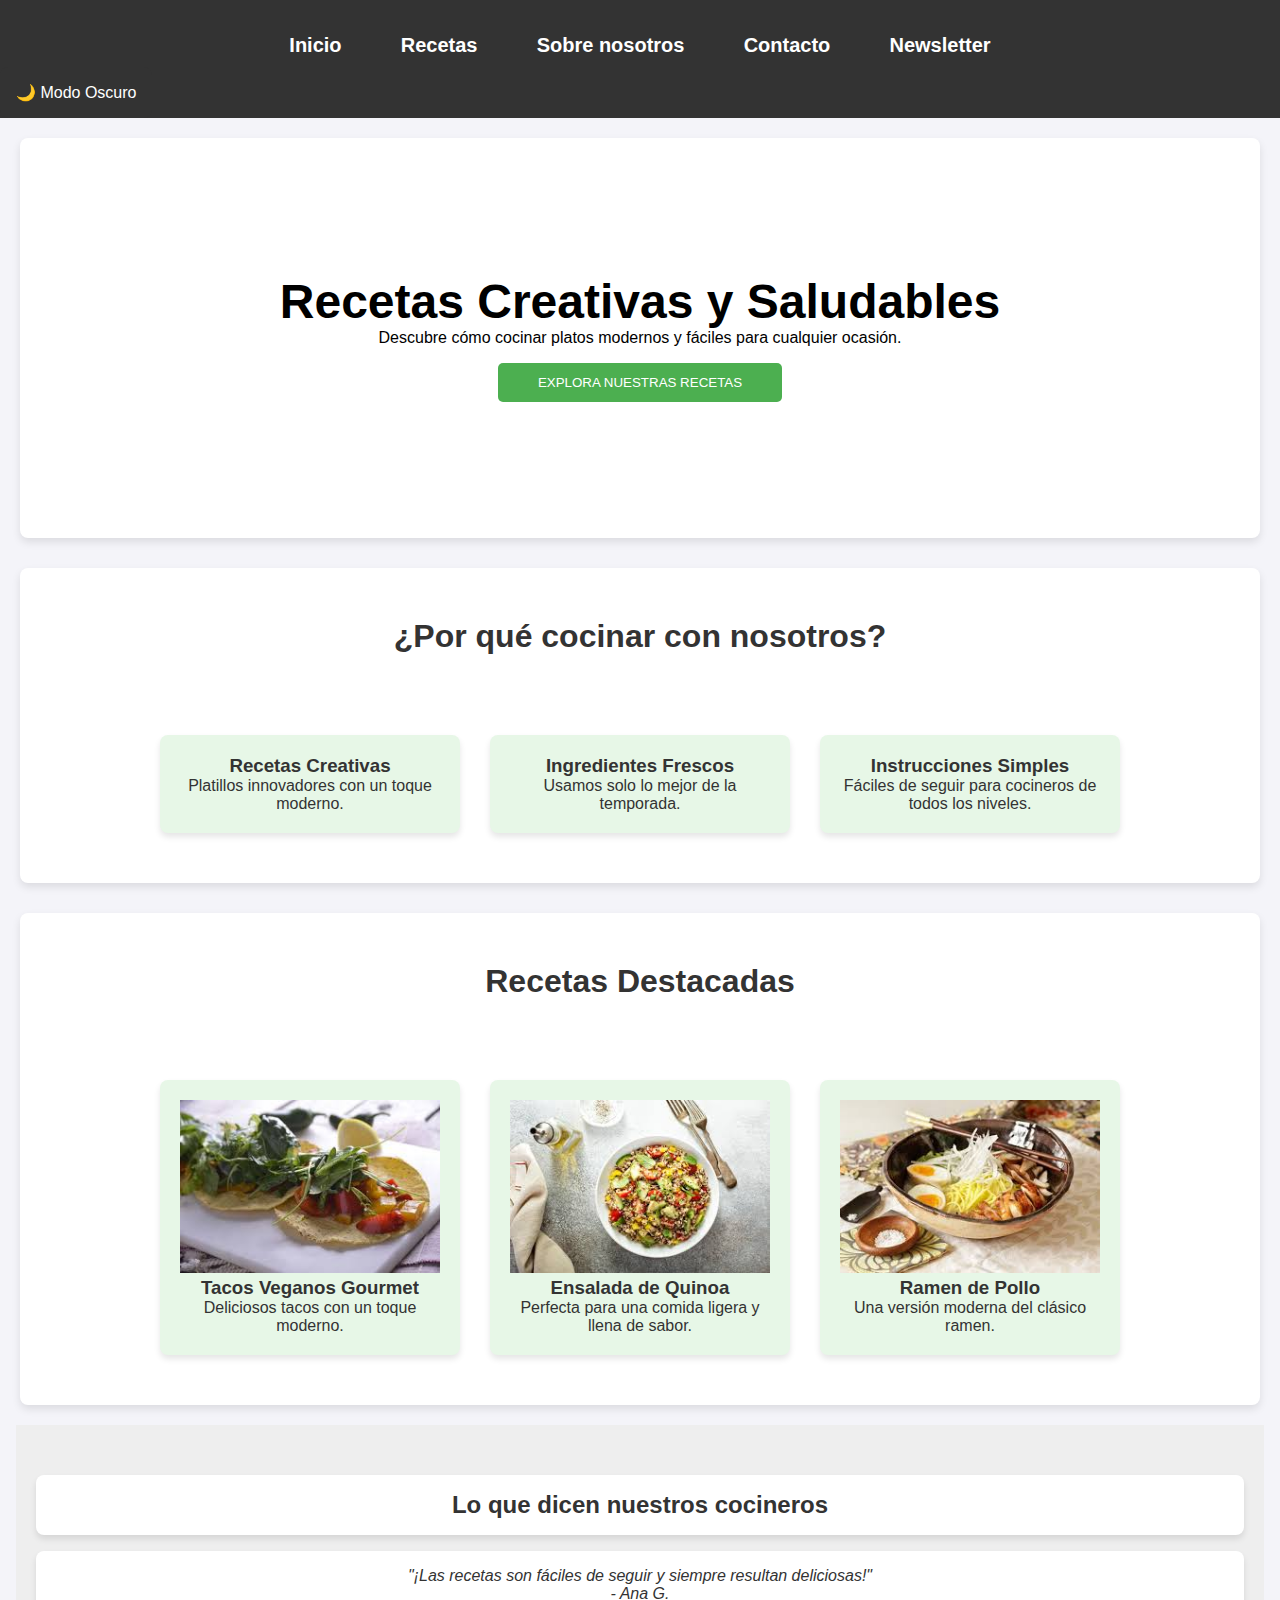
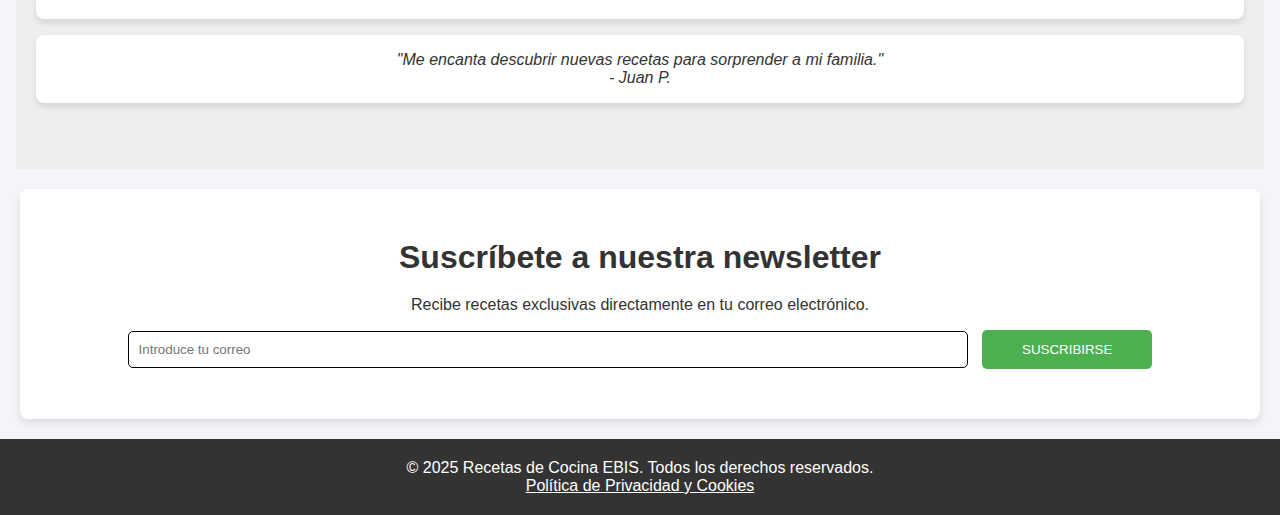
==== index.html @ f3e29afb "Mejora estilos" ====
<!DOCTYPE html>
<html lang="es">
<head>
    <meta charset="UTF-8">
    <meta name="viewport" content="width=device-width, initial-scale=1.0">
    <title>Recetas de Cocina</title>
    <link rel="stylesheet" href="styles/general.css">
    <link rel="stylesheet" href="styles/cabeceraPie.css">
    <link rel="stylesheet" href="styles/modoOscuro.css">
    <link rel="stylesheet" href="styles/landingPage.css">
</head>
<body>
    <!-- Menú superior -->


    <header>
        <nav>
            <ul>
                <li><a href="index.html">Inicio</a></li>
                <li class="dropdown">
                    <a href="recetas.html" class="dropbtn">Recetas</a>
                    <div class="dropdown-content">
                        <a href="recetas.html">Recetas Populares</a>
                        <a href="buscador.html">Buscador de Recetas</a>
                        <a href="desayunos.html">Desayunos</a>
                        <a href="comidas.html">Comidas</a>
                        <a href="cenas.html">Cenas</a>
                        <a href="bebidas.html">Bebidas</a>
                        <a href="postres.html">Postres</a>
                    </div>
                </li>
                <li><a href="nosotros.html">Sobre nosotros</a></li>
                <li><a href="contacto.html">Contacto</a></li>
                <li><a href="newsletter.html">Newsletter</a></li>
            </ul>
        </nav>
        <div>
            <button id="modo-oscuro" class="boton-modo-oscuro">🌙 Modo Oscuro</button>
        </div>
    </header>

    <!-- Sección principal donde se mostrarán las recetas -->
    <main class="hero section">
        <div>
            <h1>Recetas Creativas y Saludables</h1>
            <p>Descubre cómo cocinar platos modernos y fáciles para cualquier ocasión.</p>
            <a href="recetas.html"><button class="button">Explora nuestras recetas</button></a>
           
        </div>
    </main>
    
        <!-- Beneficios -->
        <section class="section beneficios">
            <h2>¿Por qué cocinar con nosotros?</h2>
            <div class="beneficios">
                <div class="beneficio" class="recipe-container">
                    <h3>Recetas Creativas</h3>
                    <p>Platillos innovadores con un toque moderno.</p>
                </div>
                <div class="beneficio" class="recipe-container">
                    <h3>Ingredientes Frescos</h3>
                    <p>Usamos solo lo mejor de la temporada.</p>
                </div>
                <div class="beneficio" class="recipe-container">
                    <h3>Instrucciones Simples</h3>
                    <p>Fáciles de seguir para cocineros de todos los niveles.</p>
                </div>
            </div>
        </section>
    
        <!-- Recetas Destacadas -->
        <section class="section recipes" id="recipes">
            <h2>Recetas Destacadas</h2>
            <div class="recipes">
                <div class="recipe">
                    <img class="recipe-img" src="[data-uri]">
                    <h3>Tacos Veganos Gourmet</h3>
                    <p>Deliciosos tacos con un toque moderno.</p>
                </div>
                <div class="recipe">
                    <img class="recipe-img" src="[data-uri]" alt="Ensalada de Quinoa">
                    <h3>Ensalada de Quinoa</h3>
                    <p>Perfecta para una comida ligera y llena de sabor.</p>
                </div>
                <div class="recipe">
                    <img class="recipe-img" src="[data-uri]">
                    <h3>Ramen de Pollo</h3>
                    <p>Una versión moderna del clásico ramen.</p>
                </div>
            </div>
        </section>
    
        <!-- Testimonios -->
        <section class="testimonios">
            <h2 class="testimonio">Lo que dicen nuestros cocineros</h2>
            <div class="testimonio">
                <p>"¡Las recetas son fáciles de seguir y siempre resultan deliciosas!"</p>
                <p>- Ana G.</p>
            </div>
            <div class="testimonio">
                <p>"Me encanta descubrir nuevas recetas para sorprender a mi familia."</p>
                <p>- Juan P.</p>
            </div>
        </section>
    
        <!-- Suscripción al boletín -->
        <section class="section newsletter" id="subscribe">
            <h2>Suscríbete a nuestra newsletter</h2>
            <p>Recibe recetas exclusivas directamente en tu correo electrónico.</p>
            <div class="newsletter">
                <input type="email" placeholder="Introduce tu correo" required>
                <a href="newsletter.html"><button class="button">Suscribirse</button></a>
                
            </div>
        </section>
    <footer>
        <p>&copy; 2025 Recetas de Cocina EBIS. Todos los derechos reservados.</p><a class="privacidad-cookies" href="privacidad.html">Política de Privacidad y Cookies</a>
    </footer>
    <script src="JS/recetasPopularesIndex.js"></script>
    <script src="JS/mostrarRecetas.js"></script>
    <script src="JS/modoOscuro.js"></script>
   
   
</body>
</html>
---- styles/general.css ----
/* Reset de márgenes y relleno */
* {
    margin: 0;
    padding: 0;
    box-sizing: border-box;
}

/* Estilo general de la página */
body {
    font-family: Arial, sans-serif;
    background-color: #f4f4f9;
    color: #333;
}

main {
    text-align: center;
    padding: 1.25rem;
}

.button {
    margin-top: 1rem;
    padding: 0.75rem 2.5rem;
    background-color: #4CAF50;
    color: #FFF;
    border: none;
    cursor: pointer;
    border-radius: 5px;
    text-transform: uppercase;
}



.section {
    padding: 20px;
    margin: 20px;
    background-color: white;
    border-radius: 8px;
    box-shadow: 0 4px 8px rgba(0, 0, 0, 0.1);
}

/* Estilos para el formulario de contacto */
.form {
    max-width: 600px;
    margin: 1rem auto;
    padding: 1rem;
    background-color: white;
    border-radius: 8px;
    box-shadow: 0 4px 8px rgba(0, 0, 0, 0.1);
}

.form__label {
    display: block;
    margin-bottom: 0.5rem;
    font-weight: bold;
}

.form__input, .form__textarea {
    width: 100%;
    padding: 0.75rem;
    margin-bottom: 1rem;
    border: 1px solid #ccc;
    border-radius: 4px;
}

.form__submit {
    background-color: #4CAF50;
    color: white;
    border: none;
    padding: 0.75rem 2.5rem;
    cursor: pointer;
    border-radius: 5px;
    text-transform: uppercase;
}

.form__error {
    color: red;
}

.content-asset {
    width: 100%; 
    max-width: 31.25rem; 
    margin: 1.25rem auto; 
    padding: 1.25rem;
    background-color: #f9f9f9;
    border-radius: .5rem;
    box-shadow: 0 .125rem .625rem rgba(0, 0, 0, 0.1);
    text-align: center; 
    box-sizing: border-box; /
  }
  
  .privacy-text {
    font-size: .625rem;
    line-height: 1.5;
    color: #333;
    margin: .625rem;
  }
  
  .privacy-text a {
    color: #0066cc;
    text-decoration: none;
    font-weight: bold;
  }
  
  .privacy-text a:hover {
    text-decoration: underline;
  }

  .mandatory-field {
    font-size: .75rem;
    color: #888;
    text-align: center;
    margin-top: .625rem;
  }
  

/* Estilos responsive */
@media (max-width: 768px) {
    nav ul {
        flex-direction: column;
        align-items: center;
    }

    .hero div {
        text-align: center;
    }

    .beneficios {
        flex-direction: column;
        align-items: center;
    }

    .recipes {
        flex-direction: column;
        align-items: center;
    }

    .testimonios {
        text-align: center;
    }

    .newsletter {
        flex-direction: column;
        align-items: center;
    }

    .newsletter input {
        width: 100%;
        margin-bottom: 10px;
    }
}
---- styles/cabeceraPie.css ----
header {
    background-color: #333;
    color: white;
    padding-top: 1.5rem;
    text-align: center;
    font-family: Arial, sans-serif;
}

header nav ul {
    list-style-type: none;
    margin: 0;
    padding: 0;
}

header nav ul li {
    display: inline;
    margin: 0 1.25rem;
}

header nav ul li a {
    color: white;
    text-decoration: none;
    font-weight: bold;
}


/* Barra de navegación */
nav {
    background-color: #333;
    padding: 0.625rem 0;
}

nav ul {
    list-style-type: none;
    display: flex;
    justify-content: center;
}

nav li {
    margin: 0 1.25rem;
    position: relative;
}

nav a {
    color: white;
    text-decoration: none;
    padding: 0.6rem;
    font-size: 1.25rem;
}

/* Efecto de hover en los enlaces del menú */
nav a:hover {
    background-color: #444;
    border-radius: 0.5rem;
}

/* Estilos del submenú (dropdown) */
.dropdown {
    position: relative;
}

.dropdown .dropbtn {
    cursor: pointer;
}

.dropdown-content {
    display: none;
    position: absolute;
    background-color: #333;
    min-width: 10rem;
    z-index: 1;
}

.dropdown-content a {
    padding: 0.75rem 1rem;
    display: block;
    color: white;
}

/* Efecto de hover en los elementos del submenú */
.dropdown-content a:hover {
    background-color: #575757;
}

/* Mostrar el submenú cuando el mouse pasa sobre el contenedor */
.dropdown:hover .dropdown-content {
    display: block;
}

/* Estilos del pie de página */
footer {
    text-decoration: none;
    text-align: center;
    padding: 1.25rem;
    background-color: #333;
    color: #fff;
    margin-top: 1.25rem;    
}

.privacidad-cookies {
    color: #fff;
}
---- styles/modoOscuro.css ----
.boton-modo-oscuro {
    background: #333;
    color: #fff;
    border: none;
    padding: 1rem 1rem;
    font-size: 1rem;
    cursor: pointer;
    transition: 0.3s;
    border-radius: 0.5rem;
}
.boton-modo-oscuro:hover {
    background: #444;
}

button.boton-modo-oscuro {
    display: flex;  
    flex-direction: row;
}

.dark-mode {
    background-color: #222;
    color: #fff;
}

.dark-mode header {
    background: #333;
}

.dark-mode .receta {
    background: #444;
    color: #fff;
}

.dark-mode .hero {
    background-color: #333;
    color: #fff;
}

.dark-mode .section {
    background-color: #444;
    color: #fff;
}

.dark-mode .recipe-card {
    background-color: #555;
    color: #333;
}

.dark-mode .beneficios h2 {
    background-color: #333;
    color: #fff;
}

.dark-mode .beneficios {
    background-color: #333;
    color: #333;
}

.dark-mode .recipes h2 {
    background-color: #333;
    color: #fff;
}

.dark-mode .recipes {
    background-color: #333;
    color: #333;
}

.dark-mode .testimonios h2 {
    background-color: #333;
    color: #fff;
}

.dark-mode .testimonios {
    background-color: #333;
    color: #333;
}

.dark-mode .newsletter {
    background-color: #333;
    color: #fff;
}

.dark-mode footer {
    background-color: #333;
    color: #fff;
}

.dark-mode .form__label {
    color: #333;
}

.dark-mode .food-group_titlelista {
    color: #333;
}

.dark-mode .food-group_lista_detalle {
    color: #333;
}
---- styles/landingPage.css ----
.hero {
    background-image: url('https://api.spoonacular.com/recipes/complexSearch?query=lunch&type=lunch&cuisine=spanish&number=6&apiKey=${apiKey}');
    background-size: cover;
    background-position: center;
    height: 400px;
    display: flex;
    justify-content: center;
    align-items: center;
    color:black;
    text-align: center;
}

.hero h1 {
    font-size: 3rem;
    font-weight: 700;
}

.section {
    padding: 50px 20px;
    text-align: center;
}

.section h2 {
    font-size: 2rem;
    margin-bottom: 20px;
}

.beneficios,
.recipes {
    display: flex;
    justify-content: center;
    gap: 30px;
    flex-wrap: wrap;
    margin-top: 30px;
}

.beneficio,
.recipe {
    background-color: #e7f7e7;
    padding: 20px;
    border-radius: 8px;
    box-shadow: 0 4px 6px rgba(0, 0, 0, 0.1);
    width: 300px;
    text-align: center;
}
.recipe-img {
    max-width: 100%;
}


.testimonios {
    background-color: #eee;
    padding: 50px 20px;
    text-align: center;
    margin: 1rem;
}

.testimonio {
    background-color: white;
    padding: 1rem;
    margin-bottom: 1rem;
    border-radius: 8px;
    box-shadow: 0 4px 6px rgba(0, 0, 0, 0.1);
}

.testimonio p {
    font-style: italic;
}


.newsletter input {
    padding: 10px;
    width: 70%;
    border: solid 0.01rem;
    border-radius: 5px;
    margin-right: 10px;
}
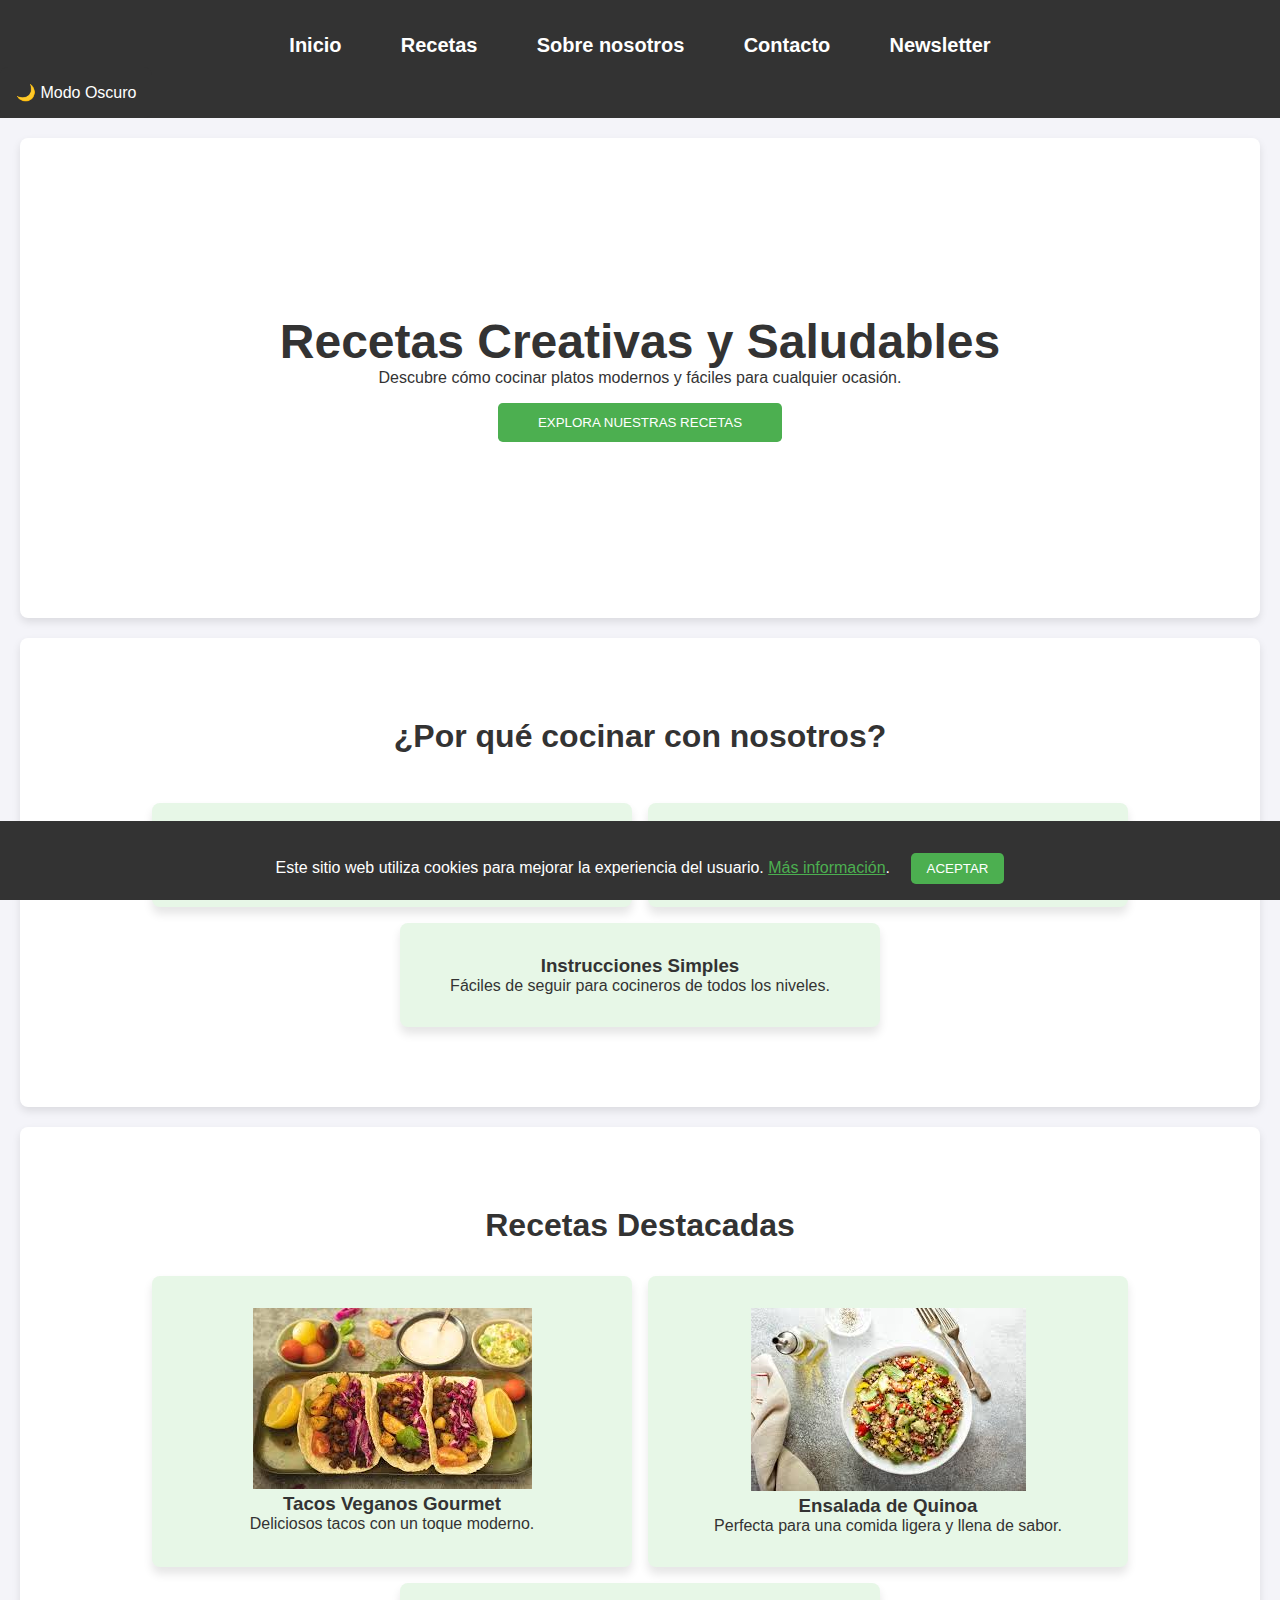
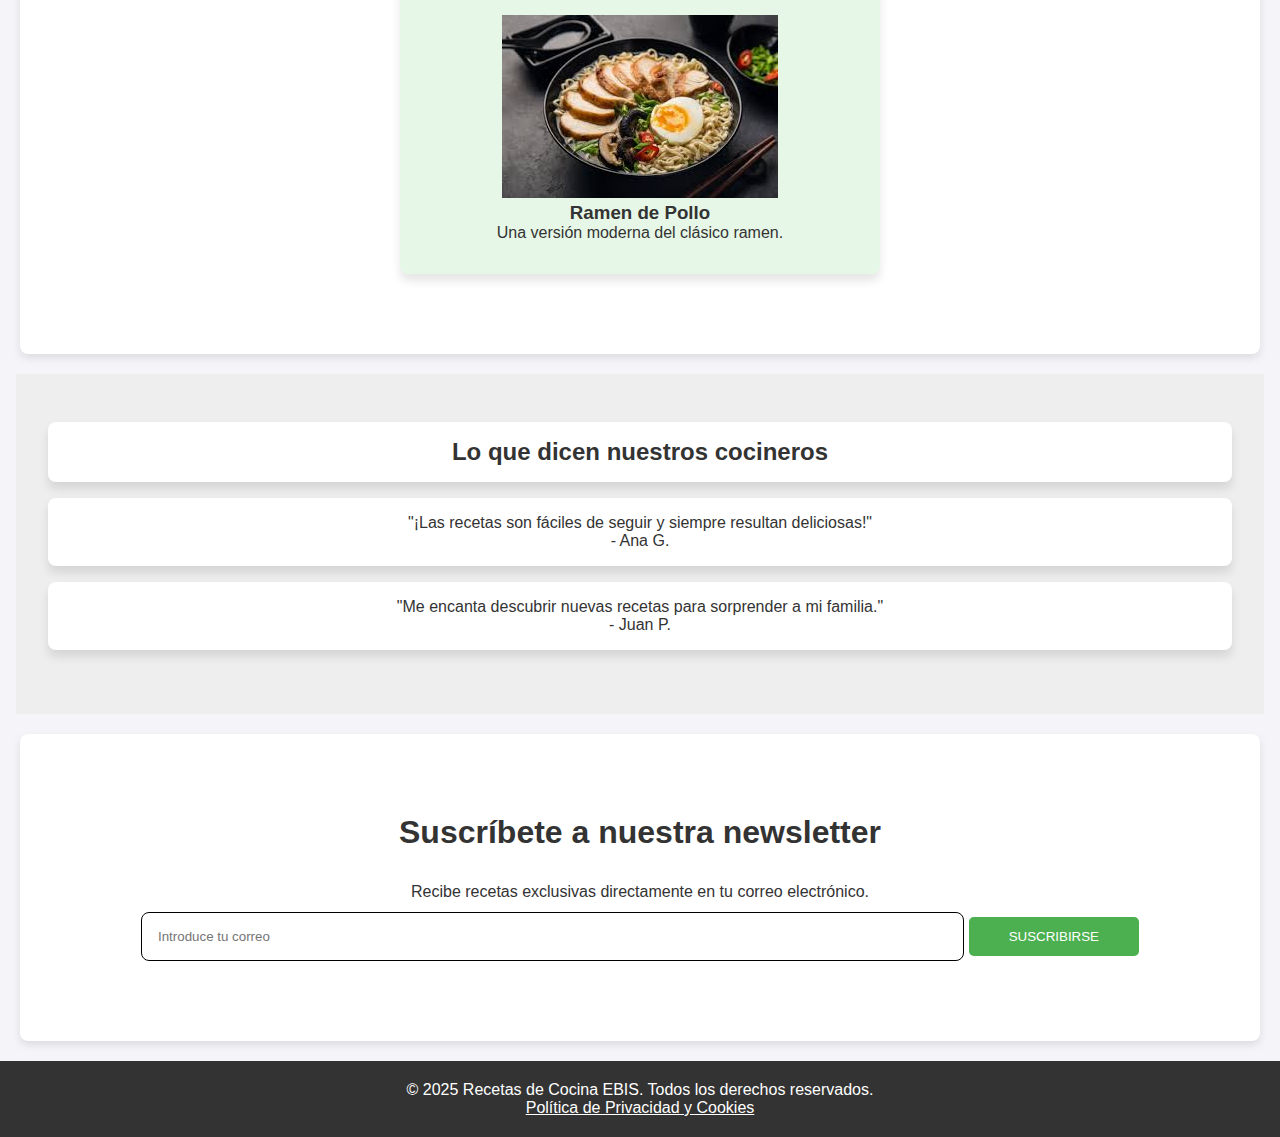
==== commit ead69a19: "Mejoras estilos, mejorar responsive, modo oscuro" ====
--- a/index.html
+++ b/index.html
@@ -11,8 +11,6 @@
 </head>
 <body>
     <!-- Menú superior -->
-
-
     <header>
         <nav>
             <ul>
@@ -38,6 +36,12 @@
             <button id="modo-oscuro" class="boton-modo-oscuro">🌙 Modo Oscuro</button>
         </div>
     </header>
+
+    <!-- Banner de cookies -->
+    <div id="cookie-banner" class="cookie-banner">
+        <p>Este sitio web utiliza cookies para mejorar la experiencia del usuario. <a href="privacidad.html">Más información</a>.</p>
+        <button id="aceptar-cookies" class="button">Aceptar</button>
+    </div>
 
     <!-- Sección principal donde se mostrarán las recetas -->
     <main class="hero section">
@@ -69,11 +73,11 @@
         </section>
     
         <!-- Recetas Destacadas -->
-        <section class="section recipes" id="recipes">
+        <section class="section">
             <h2>Recetas Destacadas</h2>
             <div class="recipes">
                 <div class="recipe">
-                    <img class="recipe-img" src="[data-uri]">
+                    <img class="recipe-img" src="[data-uri]">
                     <h3>Tacos Veganos Gourmet</h3>
                     <p>Deliciosos tacos con un toque moderno.</p>
                 </div>
@@ -83,7 +87,7 @@
                     <p>Perfecta para una comida ligera y llena de sabor.</p>
                 </div>
                 <div class="recipe">
-                    <img class="recipe-img" src="[data-uri]">
+                    <img class="recipe-img" src="[data-uri]">
                     <h3>Ramen de Pollo</h3>
                     <p>Una versión moderna del clásico ramen.</p>
                 </div>
@@ -108,8 +112,8 @@
             <h2>Suscríbete a nuestra newsletter</h2>
             <p>Recibe recetas exclusivas directamente en tu correo electrónico.</p>
             <div class="newsletter">
-                <input type="email" placeholder="Introduce tu correo" required>
-                <a href="newsletter.html"><button class="button">Suscribirse</button></a>
+                <input type="email" placeholder="Introduce tu correo" id="email" name="email" required>
+                <button class="button">Suscribirse</button>
                 
             </div>
         </section>
--- a/styles/general.css
+++ b/styles/general.css
@@ -24,28 +24,40 @@
     color: #FFF;
     border: none;
     cursor: pointer;
-    border-radius: 5px;
+    border-radius: 0.3rem;
     text-transform: uppercase;
 }
 
+.centrar {
+    text-align: center;
+    margin-top: 1rem;
+}
 
+.content {
+    padding: 1.25rem;
+    max-width: 35rem;
+    margin: 1rem auto;
+    background-color: white;
+    border-radius: 0.5rem;
+    box-shadow: 0 0.125rem 0.625rem rgba(0, 0, 0, 0.1);
+}
 
 .section {
-    padding: 20px;
-    margin: 20px;
+    padding: 1.25rem;
+    margin: 1.25rem;
     background-color: white;
-    border-radius: 8px;
-    box-shadow: 0 4px 8px rgba(0, 0, 0, 0.1);
+    border-radius: 0.5rem;
+    box-shadow: 0 0.25rem 0.5rem rgba(0, 0, 0, 0.1);
 }
 
 /* Estilos para el formulario de contacto */
 .form {
-    max-width: 600px;
+    max-width: 37.5rem;
     margin: 1rem auto;
     padding: 1rem;
     background-color: white;
-    border-radius: 8px;
-    box-shadow: 0 4px 8px rgba(0, 0, 0, 0.1);
+    border-radius: 0.5rem;
+    box-shadow: 0 0.25rem 0.5rem rgba(0, 0, 0, 0.1);
 }
 
 .form__label {
@@ -58,8 +70,8 @@
     width: 100%;
     padding: 0.75rem;
     margin-bottom: 1rem;
-    border: 1px solid #ccc;
-    border-radius: 4px;
+    border: 0.0625rem solid #ccc;
+    border-radius: 0.25rem;
 }
 
 .form__submit {
@@ -68,7 +80,7 @@
     border: none;
     padding: 0.75rem 2.5rem;
     cursor: pointer;
-    border-radius: 5px;
+    border-radius: 0.3125rem;
     text-transform: uppercase;
 }
 
@@ -78,47 +90,42 @@
 
 .content-asset {
     width: 100%; 
-    max-width: 31.25rem; 
+    max-width: 20rem; 
     margin: 1.25rem auto; 
     padding: 1.25rem;
     background-color: #f9f9f9;
-    border-radius: .5rem;
-    box-shadow: 0 .125rem .625rem rgba(0, 0, 0, 0.1);
+    border-radius: 0.5rem;
+    box-shadow: 0 0.125rem 0.625rem rgba(0, 0, 0, 0.1);
     text-align: center; 
-    box-sizing: border-box; /
-  }
-  
-  .privacy-text {
-    font-size: .625rem;
+    box-sizing: border-box; 
+}
+
+.privacy-text {
+    font-size: 0.625rem;
     line-height: 1.5;
     color: #333;
-    margin: .625rem;
-  }
-  
-  .privacy-text a {
+    margin: 0.625rem;
+}
+
+.privacy-text a {
     color: #0066cc;
     text-decoration: none;
     font-weight: bold;
-  }
-  
-  .privacy-text a:hover {
+}
+
+.privacy-text a:hover {
     text-decoration: underline;
-  }
+}
 
-  .mandatory-field {
-    font-size: .75rem;
+.mandatory-field {
+    font-size: 0.75rem;
     color: #888;
     text-align: center;
-    margin-top: .625rem;
-  }
-  
+    margin-top: 0.625rem;
+}
 
 /* Estilos responsive */
 @media (max-width: 768px) {
-    nav ul {
-        flex-direction: column;
-        align-items: center;
-    }
 
     .hero div {
         text-align: center;
@@ -145,8 +152,39 @@
 
     .newsletter input {
         width: 100%;
-        margin-bottom: 10px;
+        margin-bottom: 0.6rem;
     }
 }
 
+.cookie-banner {
+    position: fixed;
+    bottom: 0;
+    width: 100%;
+    background-color: #333;
+    color: #fff;
+    text-align: center;
+    padding: 1rem;
+    z-index: 1000;
+}
 
+.cookie-banner p {
+    margin: 0;
+    display: inline;
+}
+
+.cookie-banner a {
+    color: #4CAF50;
+    text-decoration: underline;
+}
+
+.cookie-banner .button {
+    background-color: #4CAF50;
+    color: #fff;
+    border: none;
+    padding: 0.5rem 1rem;
+    margin-left: 1rem;
+    cursor: pointer;
+    border-radius: 0.3rem;
+}
+
+
--- a/styles/cabeceraPie.css
+++ b/styles/cabeceraPie.css
@@ -53,6 +53,8 @@
 nav a:hover {
     background-color: #444;
     border-radius: 0.5rem;
+    text-decoration: none;
+    cursor: pointer;
 }
 
 /* Estilos del submenú (dropdown) */
@@ -100,4 +102,16 @@
 
 .privacidad-cookies {
     color: #fff;
+}
+
+@media (max-width: 768px) {
+
+    nav ul {
+        flex-direction: column;
+        align-items: center;
+    }
+   
+    header nav ul li {
+        margin: 0.5rem;
+    }
 }--- a/styles/modoOscuro.css
+++ b/styles/modoOscuro.css
@@ -31,9 +31,12 @@
     color: #fff;
 }
 
-.dark-mode .hero {
-    background-color: #333;
-    color: #fff;
+.dark-mode .hero h1 {
+    color: #333;
+}
+
+.dark-mode .hero p {
+    color: #333;
 }
 
 .dark-mode .section {
@@ -59,6 +62,9 @@
 .dark-mode .recipes h2 {
     background-color: #333;
     color: #fff;
+}
+.dark-mode .recipe-item h3 {
+    color: #333;
 }
 
 .dark-mode .recipes {
@@ -86,14 +92,32 @@
     color: #fff;
 }
 
-.dark-mode .form__label {
-    color: #333;
-}
-
 .dark-mode .food-group_titlelista {
     color: #333;
 }
 
 .dark-mode .food-group_lista_detalle {
     color: #333;
+}
+
+.dark-mode .team-member h3 {
+    color: #fff;
+}
+
+.dark-mode .testimonio {
+    color: #fff;
+    background-color: #444;
+}
+
+.dark-mode .form {
+    background-color: #444;
+    color: #fff;
+}
+
+.dark-mode .form__label {
+    color: #fff;
+}
+
+.dark-mode .privacy-text {
+    color: #fff;
 }--- a/styles/landingPage.css
+++ b/styles/landingPage.css
@@ -1,14 +1,12 @@
 
 .hero {
-    background-image: url('https://api.spoonacular.com/recipes/complexSearch?query=lunch&type=lunch&cuisine=spanish&number=6&apiKey=${apiKey}');
+    background-image: url(https://www.recetasderechupete.com/wp-content/uploads/2013/05/Libro-Recetas-Italianas-Rechupete-1200x825.jpg);
     background-size: cover;
     background-position: center;
-    height: 400px;
+    height: 30rem;
     display: flex;
     justify-content: center;
     align-items: center;
-    color:black;
-    text-align: center;
 }
 
 .hero h1 {
@@ -17,31 +15,31 @@
 }
 
 .section {
-    padding: 50px 20px;
+    padding: 5rem 2rem;
     text-align: center;
 }
 
 .section h2 {
     font-size: 2rem;
-    margin-bottom: 20px;
+    margin-bottom: 2rem;
 }
 
 .beneficios,
 .recipes {
     display: flex;
     justify-content: center;
-    gap: 30px;
+    gap: 1rem;
     flex-wrap: wrap;
-    margin-top: 30px;
+    margin-top: 3;
 }
 
 .beneficio,
 .recipe {
     background-color: #e7f7e7;
-    padding: 20px;
-    border-radius: 8px;
-    box-shadow: 0 4px 6px rgba(0, 0, 0, 0.1);
-    width: 300px;
+    padding: 2rem;
+    border-radius: 0.5rem;
+    box-shadow: 0 0.4rem 0.6rem rgba(0, 0, 0, 0.1);
+    width: 30rem;
     text-align: center;
 }
 .recipe-img {
@@ -51,7 +49,7 @@
 
 .testimonios {
     background-color: #eee;
-    padding: 50px 20px;
+    padding: 3rem 2rem;
     text-align: center;
     margin: 1rem;
 }
@@ -60,20 +58,14 @@
     background-color: white;
     padding: 1rem;
     margin-bottom: 1rem;
-    border-radius: 8px;
-    box-shadow: 0 4px 6px rgba(0, 0, 0, 0.1);
+    border-radius: 0.5rem;
+    box-shadow: 0 0.4rem 0.6rem rgba(0, 0, 0, 0.1);
 }
 
-.testimonio p {
-    font-style: italic;
+.newsletter input {
+    padding: 1rem;
+    width: 70%;
+    border: solid 0.01rem;
+    border-radius: 0.5rem;
 }
 
-
-.newsletter input {
-    padding: 10px;
-    width: 70%;
-    border: solid 0.01rem;
-    border-radius: 5px;
-    margin-right: 10px;
-}
-
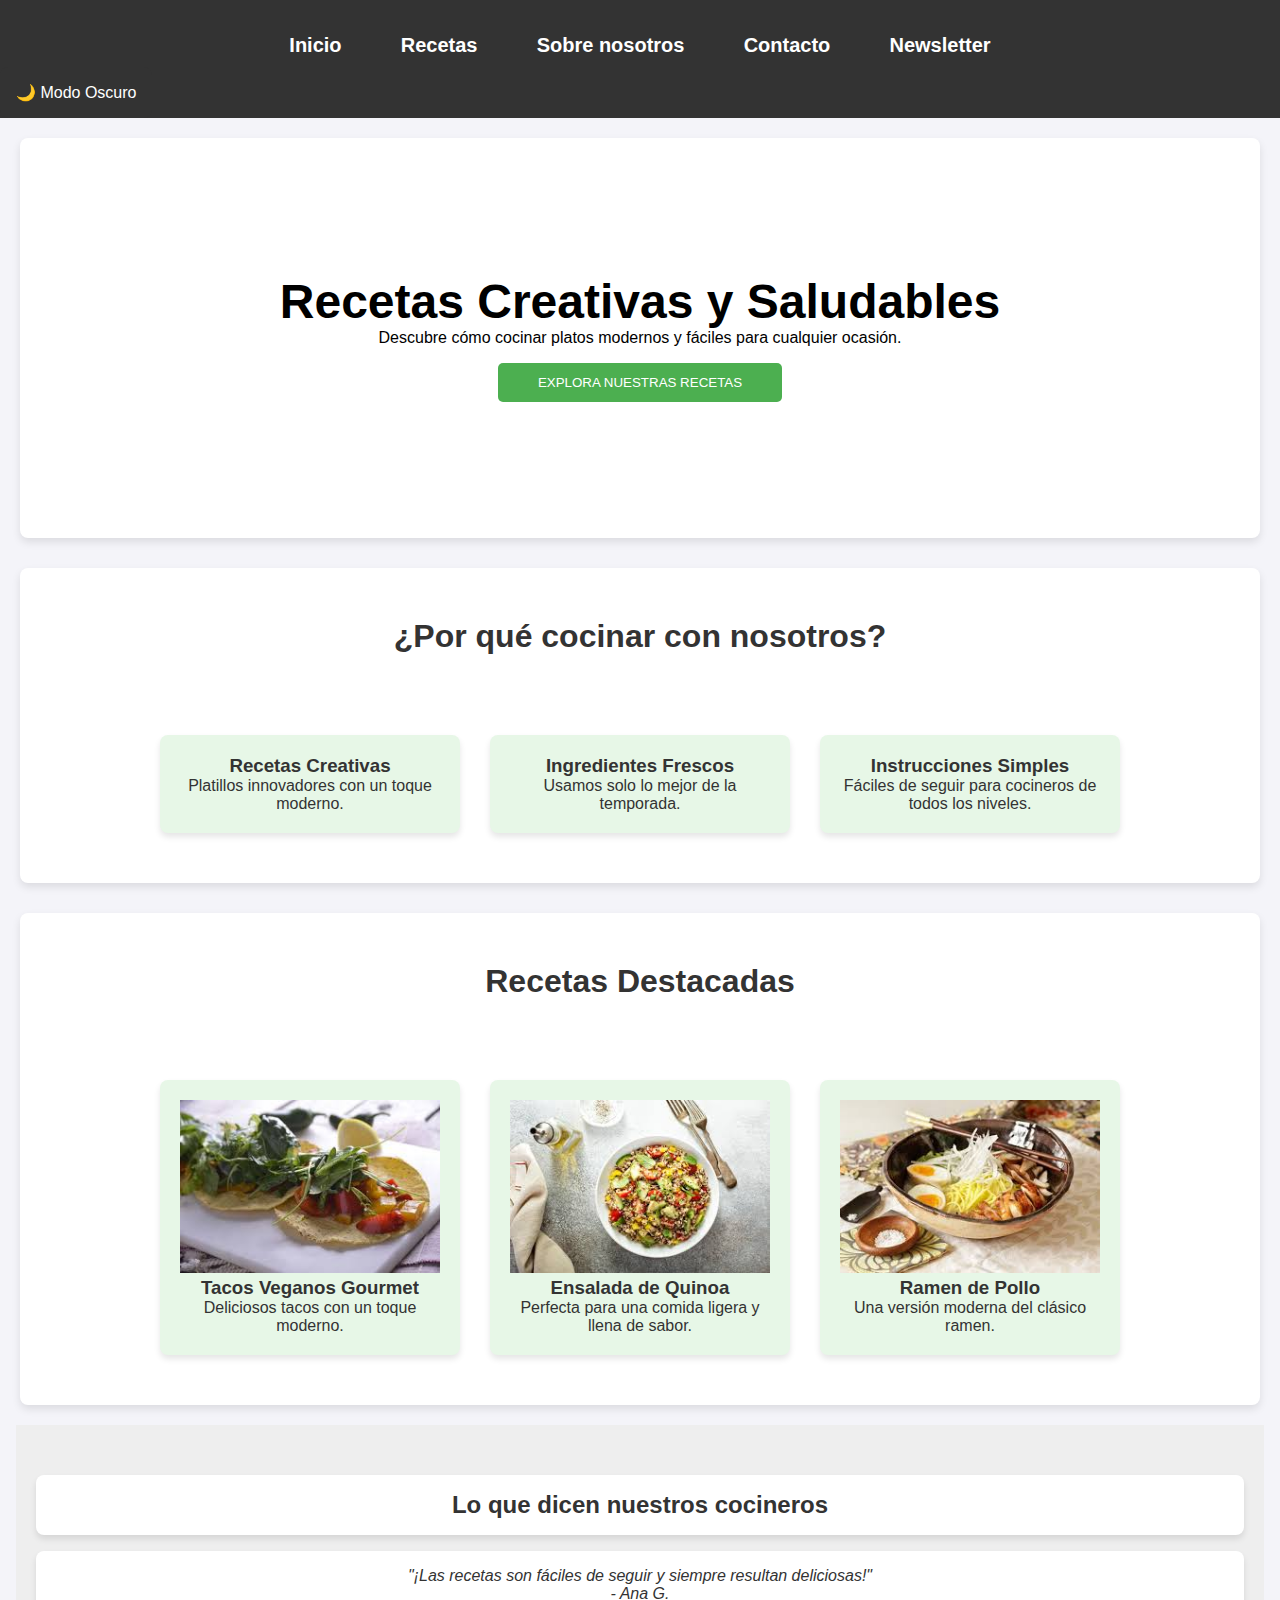
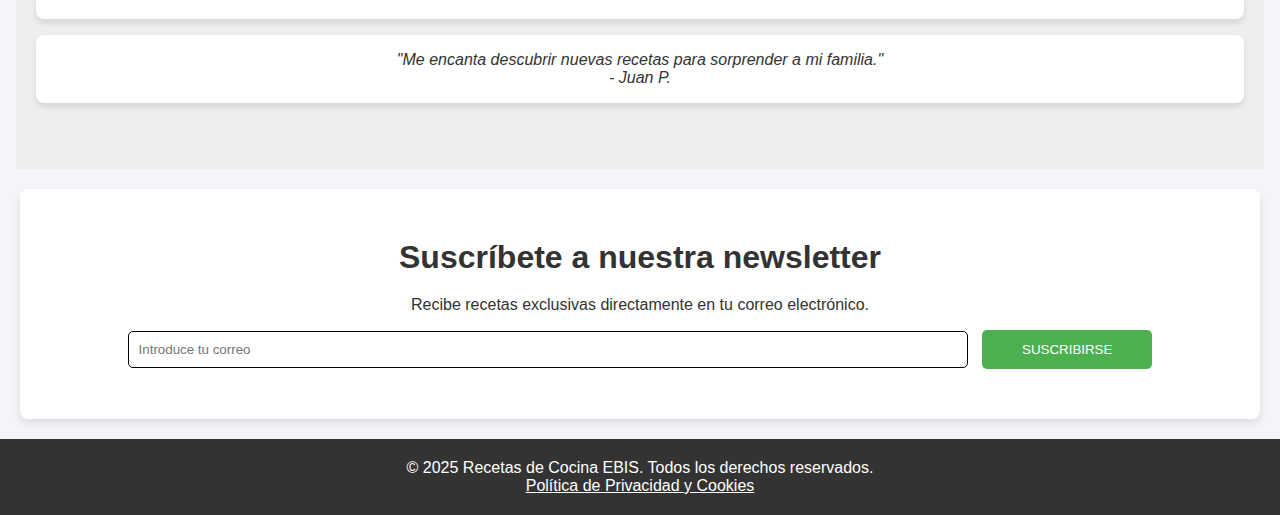
==== commit e9b5f250: "Revert "Mejoras estilos, mejorar responsive, modo oscuro"" ====
--- a/index.html
+++ b/index.html
@@ -37,12 +37,6 @@
         </div>
     </header>
 
-    <!-- Banner de cookies -->
-    <div id="cookie-banner" class="cookie-banner">
-        <p>Este sitio web utiliza cookies para mejorar la experiencia del usuario. <a href="privacidad.html">Más información</a>.</p>
-        <button id="aceptar-cookies" class="button">Aceptar</button>
-    </div>
-
     <!-- Sección principal donde se mostrarán las recetas -->
     <main class="hero section">
         <div>
@@ -73,11 +67,11 @@
         </section>
     
         <!-- Recetas Destacadas -->
-        <section class="section">
+        <section class="section recipes" id="recipes">
             <h2>Recetas Destacadas</h2>
             <div class="recipes">
                 <div class="recipe">
-                    <img class="recipe-img" src="[data-uri]">
+                    <img class="recipe-img" src="[data-uri]">
                     <h3>Tacos Veganos Gourmet</h3>
                     <p>Deliciosos tacos con un toque moderno.</p>
                 </div>
@@ -87,7 +81,7 @@
                     <p>Perfecta para una comida ligera y llena de sabor.</p>
                 </div>
                 <div class="recipe">
-                    <img class="recipe-img" src="[data-uri]">
+                    <img class="recipe-img" src="[data-uri]">
                     <h3>Ramen de Pollo</h3>
                     <p>Una versión moderna del clásico ramen.</p>
                 </div>
@@ -112,8 +106,8 @@
             <h2>Suscríbete a nuestra newsletter</h2>
             <p>Recibe recetas exclusivas directamente en tu correo electrónico.</p>
             <div class="newsletter">
-                <input type="email" placeholder="Introduce tu correo" id="email" name="email" required>
-                <button class="button">Suscribirse</button>
+                <input type="email" placeholder="Introduce tu correo" required>
+                <a href="newsletter.html"><button class="button">Suscribirse</button></a>
                 
             </div>
         </section>
--- a/styles/general.css
+++ b/styles/general.css
@@ -24,7 +24,7 @@
     color: #FFF;
     border: none;
     cursor: pointer;
-    border-radius: 0.3rem;
+    border-radius: 5px;
     text-transform: uppercase;
 }
 
@@ -35,29 +35,30 @@
 
 .content {
     padding: 1.25rem;
-    max-width: 35rem;
+    max-width: 56.25rem;
     margin: 1rem auto;
     background-color: white;
     border-radius: 0.5rem;
     box-shadow: 0 0.125rem 0.625rem rgba(0, 0, 0, 0.1);
 }
 
+
 .section {
-    padding: 1.25rem;
-    margin: 1.25rem;
+    padding: 20px;
+    margin: 20px;
     background-color: white;
-    border-radius: 0.5rem;
-    box-shadow: 0 0.25rem 0.5rem rgba(0, 0, 0, 0.1);
+    border-radius: 8px;
+    box-shadow: 0 4px 8px rgba(0, 0, 0, 0.1);
 }
 
 /* Estilos para el formulario de contacto */
 .form {
-    max-width: 37.5rem;
+    max-width: 600px;
     margin: 1rem auto;
     padding: 1rem;
     background-color: white;
-    border-radius: 0.5rem;
-    box-shadow: 0 0.25rem 0.5rem rgba(0, 0, 0, 0.1);
+    border-radius: 8px;
+    box-shadow: 0 4px 8px rgba(0, 0, 0, 0.1);
 }
 
 .form__label {
@@ -70,8 +71,8 @@
     width: 100%;
     padding: 0.75rem;
     margin-bottom: 1rem;
-    border: 0.0625rem solid #ccc;
-    border-radius: 0.25rem;
+    border: 1px solid #ccc;
+    border-radius: 4px;
 }
 
 .form__submit {
@@ -80,7 +81,7 @@
     border: none;
     padding: 0.75rem 2.5rem;
     cursor: pointer;
-    border-radius: 0.3125rem;
+    border-radius: 5px;
     text-transform: uppercase;
 }
 
@@ -90,42 +91,43 @@
 
 .content-asset {
     width: 100%; 
-    max-width: 20rem; 
+    max-width: 31.25rem; 
     margin: 1.25rem auto; 
     padding: 1.25rem;
     background-color: #f9f9f9;
-    border-radius: 0.5rem;
-    box-shadow: 0 0.125rem 0.625rem rgba(0, 0, 0, 0.1);
+    border-radius: .5rem;
+    box-shadow: 0 .125rem .625rem rgba(0, 0, 0, 0.1);
     text-align: center; 
-    box-sizing: border-box; 
-}
-
-.privacy-text {
-    font-size: 0.625rem;
+    box-sizing: border-box; /
+  }
+  
+  .privacy-text {
+    font-size: .625rem;
     line-height: 1.5;
     color: #333;
-    margin: 0.625rem;
-}
-
-.privacy-text a {
+    margin: .625rem;
+  }
+  
+  .privacy-text a {
     color: #0066cc;
     text-decoration: none;
     font-weight: bold;
-}
+  }
+  
+  .privacy-text a:hover {
+    text-decoration: underline;
+  }
 
-.privacy-text a:hover {
-    text-decoration: underline;
-}
-
-.mandatory-field {
-    font-size: 0.75rem;
+  .mandatory-field {
+    font-size: .75rem;
     color: #888;
     text-align: center;
-    margin-top: 0.625rem;
-}
+    margin-top: .625rem;
+  }  
 
 /* Estilos responsive */
 @media (max-width: 768px) {
+    
 
     .hero div {
         text-align: center;
@@ -152,39 +154,8 @@
 
     .newsletter input {
         width: 100%;
-        margin-bottom: 0.6rem;
+        margin-bottom: 10px;
     }
 }
 
-.cookie-banner {
-    position: fixed;
-    bottom: 0;
-    width: 100%;
-    background-color: #333;
-    color: #fff;
-    text-align: center;
-    padding: 1rem;
-    z-index: 1000;
-}
 
-.cookie-banner p {
-    margin: 0;
-    display: inline;
-}
-
-.cookie-banner a {
-    color: #4CAF50;
-    text-decoration: underline;
-}
-
-.cookie-banner .button {
-    background-color: #4CAF50;
-    color: #fff;
-    border: none;
-    padding: 0.5rem 1rem;
-    margin-left: 1rem;
-    cursor: pointer;
-    border-radius: 0.3rem;
-}
-
-
--- a/styles/modoOscuro.css
+++ b/styles/modoOscuro.css
@@ -31,12 +31,9 @@
     color: #fff;
 }
 
-.dark-mode .hero h1 {
-    color: #333;
-}
-
-.dark-mode .hero p {
-    color: #333;
+.dark-mode .hero {
+    background-color: #333;
+    color: #fff;
 }
 
 .dark-mode .section {
--- a/styles/landingPage.css
+++ b/styles/landingPage.css
@@ -1,12 +1,13 @@
 
 .hero {
-    background-image: url(https://www.recetasderechupete.com/wp-content/uploads/2013/05/Libro-Recetas-Italianas-Rechupete-1200x825.jpg);
     background-size: cover;
     background-position: center;
-    height: 30rem;
+    height: 400px;
     display: flex;
     justify-content: center;
     align-items: center;
+    color:black;
+    text-align: center;
 }
 
 .hero h1 {
@@ -15,31 +16,31 @@
 }
 
 .section {
-    padding: 5rem 2rem;
+    padding: 50px 20px;
     text-align: center;
 }
 
 .section h2 {
     font-size: 2rem;
-    margin-bottom: 2rem;
+    margin-bottom: 20px;
 }
 
 .beneficios,
 .recipes {
     display: flex;
     justify-content: center;
-    gap: 1rem;
+    gap: 30px;
     flex-wrap: wrap;
-    margin-top: 3;
+    margin-top: 30px;
 }
 
 .beneficio,
 .recipe {
     background-color: #e7f7e7;
-    padding: 2rem;
-    border-radius: 0.5rem;
-    box-shadow: 0 0.4rem 0.6rem rgba(0, 0, 0, 0.1);
-    width: 30rem;
+    padding: 20px;
+    border-radius: 8px;
+    box-shadow: 0 4px 6px rgba(0, 0, 0, 0.1);
+    width: 300px;
     text-align: center;
 }
 .recipe-img {
@@ -49,7 +50,7 @@
 
 .testimonios {
     background-color: #eee;
-    padding: 3rem 2rem;
+    padding: 50px 20px;
     text-align: center;
     margin: 1rem;
 }
@@ -58,14 +59,20 @@
     background-color: white;
     padding: 1rem;
     margin-bottom: 1rem;
-    border-radius: 0.5rem;
-    box-shadow: 0 0.4rem 0.6rem rgba(0, 0, 0, 0.1);
+    border-radius: 8px;
+    box-shadow: 0 4px 6px rgba(0, 0, 0, 0.1);
 }
 
+.testimonio p {
+    font-style: italic;
+}
+
+
 .newsletter input {
-    padding: 1rem;
+    padding: 10px;
     width: 70%;
     border: solid 0.01rem;
-    border-radius: 0.5rem;
+    border-radius: 5px;
+    margin-right: 10px;
 }
 
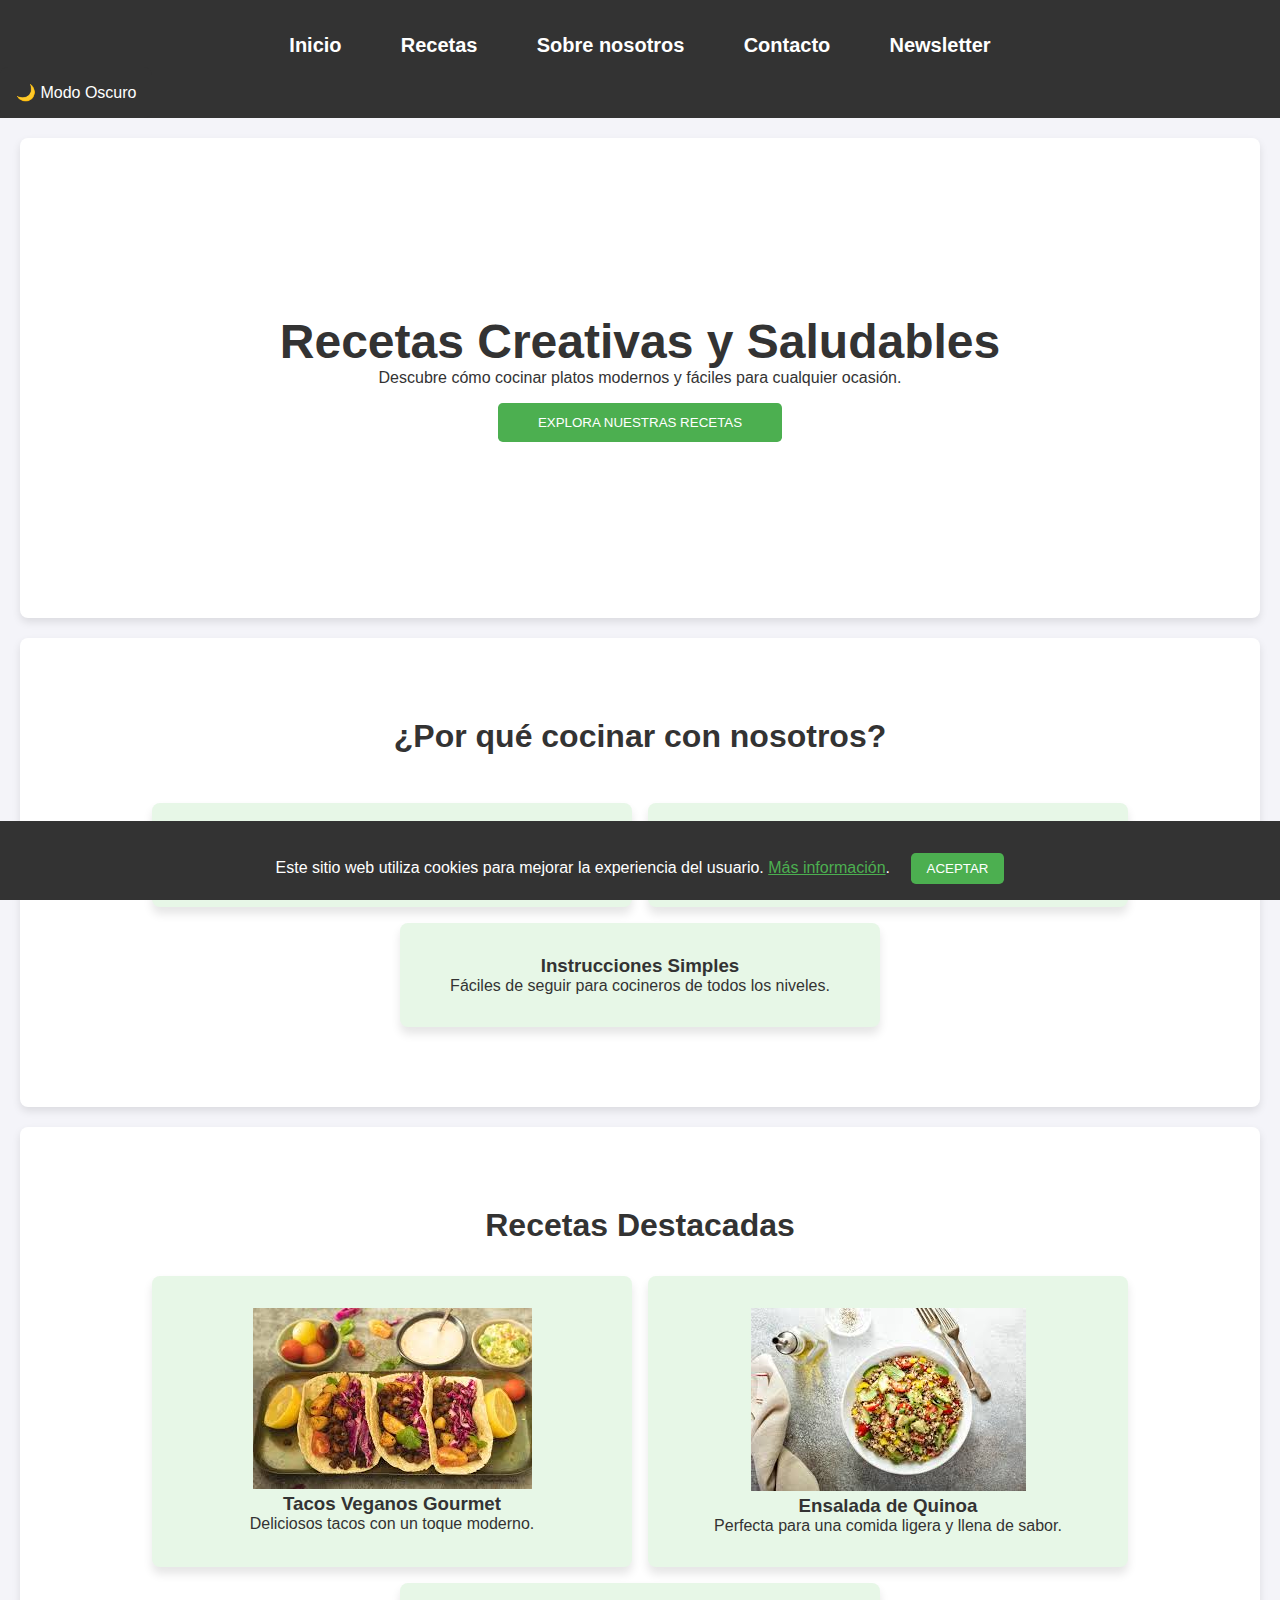
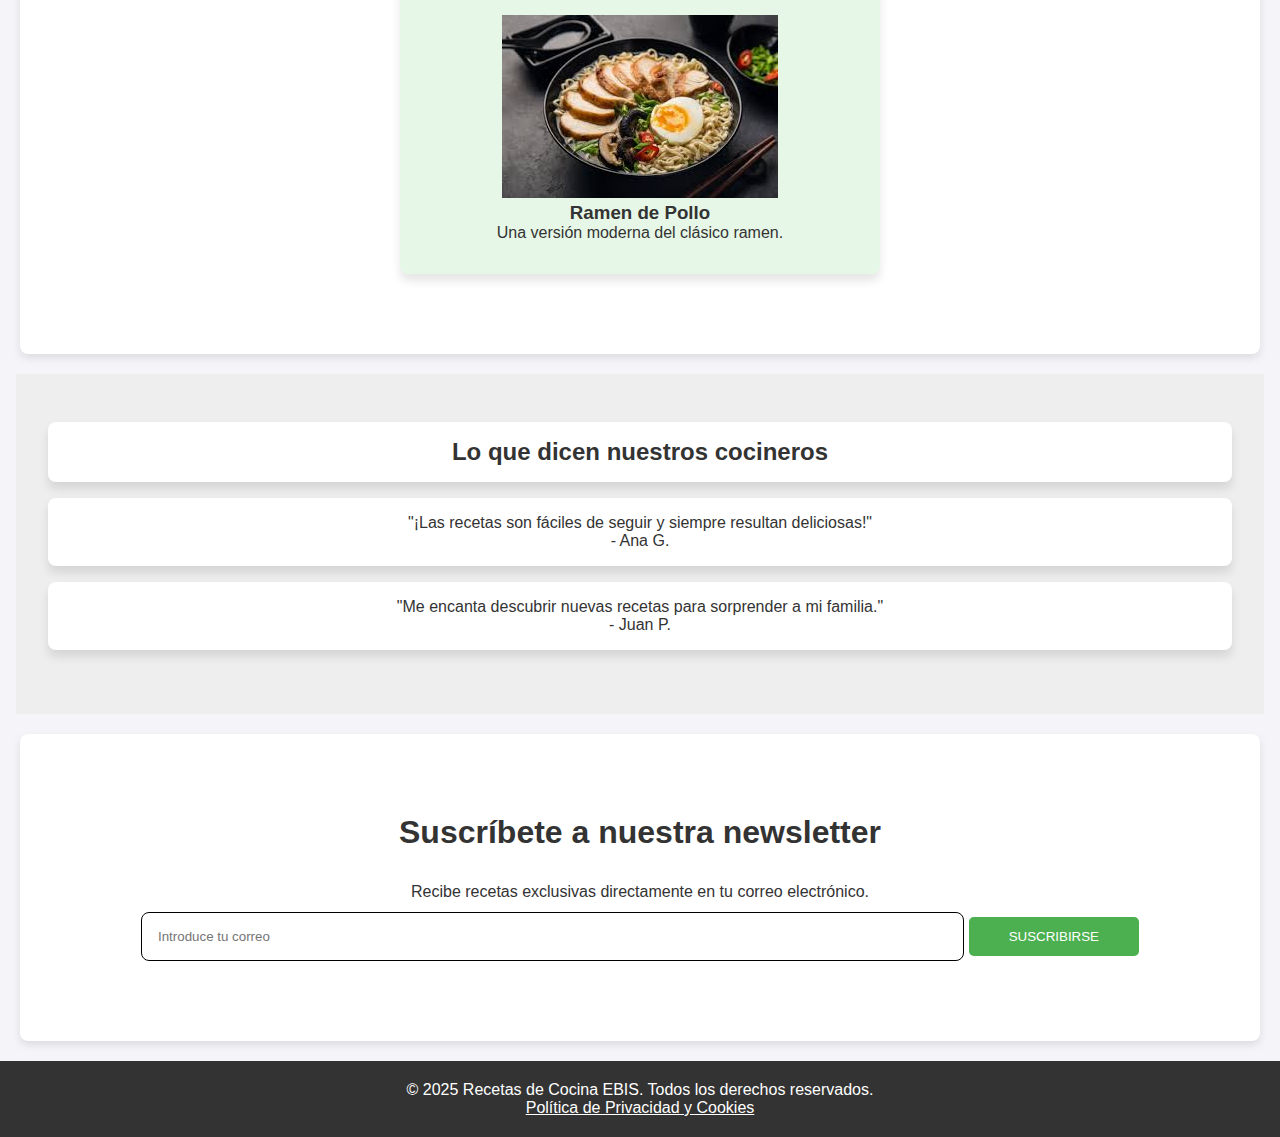
==== commit 5de3b61b: "recuperar cambios" ====
--- a/index.html
+++ b/index.html
@@ -37,6 +37,12 @@
         </div>
     </header>
 
+    <!-- Banner de cookies -->
+    <div id="cookie-banner" class="cookie-banner">
+        <p>Este sitio web utiliza cookies para mejorar la experiencia del usuario. <a href="privacidad.html">Más información</a>.</p>
+        <button id="aceptar-cookies" class="button">Aceptar</button>
+    </div>
+
     <!-- Sección principal donde se mostrarán las recetas -->
     <main class="hero section">
         <div>
@@ -67,11 +73,11 @@
         </section>
     
         <!-- Recetas Destacadas -->
-        <section class="section recipes" id="recipes">
+        <section class="section">
             <h2>Recetas Destacadas</h2>
             <div class="recipes">
                 <div class="recipe">
-                    <img class="recipe-img" src="[data-uri]">
+                    <img class="recipe-img" src="[data-uri]">
                     <h3>Tacos Veganos Gourmet</h3>
                     <p>Deliciosos tacos con un toque moderno.</p>
                 </div>
@@ -81,7 +87,7 @@
                     <p>Perfecta para una comida ligera y llena de sabor.</p>
                 </div>
                 <div class="recipe">
-                    <img class="recipe-img" src="[data-uri]">
+                    <img class="recipe-img" src="[data-uri]">
                     <h3>Ramen de Pollo</h3>
                     <p>Una versión moderna del clásico ramen.</p>
                 </div>
@@ -106,8 +112,8 @@
             <h2>Suscríbete a nuestra newsletter</h2>
             <p>Recibe recetas exclusivas directamente en tu correo electrónico.</p>
             <div class="newsletter">
-                <input type="email" placeholder="Introduce tu correo" required>
-                <a href="newsletter.html"><button class="button">Suscribirse</button></a>
+                <input type="email" placeholder="Introduce tu correo" id="email" name="email" required>
+                <button class="button">Suscribirse</button>
                 
             </div>
         </section>
--- a/styles/general.css
+++ b/styles/general.css
@@ -24,7 +24,7 @@
     color: #FFF;
     border: none;
     cursor: pointer;
-    border-radius: 5px;
+    border-radius: 0.3rem;
     text-transform: uppercase;
 }
 
@@ -35,30 +35,29 @@
 
 .content {
     padding: 1.25rem;
-    max-width: 56.25rem;
+    max-width: 35rem;
     margin: 1rem auto;
     background-color: white;
     border-radius: 0.5rem;
     box-shadow: 0 0.125rem 0.625rem rgba(0, 0, 0, 0.1);
 }
 
-
 .section {
-    padding: 20px;
-    margin: 20px;
+    padding: 1.25rem;
+    margin: 1.25rem;
     background-color: white;
-    border-radius: 8px;
-    box-shadow: 0 4px 8px rgba(0, 0, 0, 0.1);
+    border-radius: 0.5rem;
+    box-shadow: 0 0.25rem 0.5rem rgba(0, 0, 0, 0.1);
 }
 
 /* Estilos para el formulario de contacto */
 .form {
-    max-width: 600px;
+    max-width: 37.5rem;
     margin: 1rem auto;
     padding: 1rem;
     background-color: white;
-    border-radius: 8px;
-    box-shadow: 0 4px 8px rgba(0, 0, 0, 0.1);
+    border-radius: 0.5rem;
+    box-shadow: 0 0.25rem 0.5rem rgba(0, 0, 0, 0.1);
 }
 
 .form__label {
@@ -71,8 +70,8 @@
     width: 100%;
     padding: 0.75rem;
     margin-bottom: 1rem;
-    border: 1px solid #ccc;
-    border-radius: 4px;
+    border: 0.0625rem solid #ccc;
+    border-radius: 0.25rem;
 }
 
 .form__submit {
@@ -81,7 +80,7 @@
     border: none;
     padding: 0.75rem 2.5rem;
     cursor: pointer;
-    border-radius: 5px;
+    border-radius: 0.3125rem;
     text-transform: uppercase;
 }
 
@@ -91,43 +90,42 @@
 
 .content-asset {
     width: 100%; 
-    max-width: 31.25rem; 
+    max-width: 20rem; 
     margin: 1.25rem auto; 
     padding: 1.25rem;
     background-color: #f9f9f9;
-    border-radius: .5rem;
-    box-shadow: 0 .125rem .625rem rgba(0, 0, 0, 0.1);
+    border-radius: 0.5rem;
+    box-shadow: 0 0.125rem 0.625rem rgba(0, 0, 0, 0.1);
     text-align: center; 
-    box-sizing: border-box; /
-  }
-  
-  .privacy-text {
-    font-size: .625rem;
+    box-sizing: border-box; 
+}
+
+.privacy-text {
+    font-size: 0.625rem;
     line-height: 1.5;
     color: #333;
-    margin: .625rem;
-  }
-  
-  .privacy-text a {
+    margin: 0.625rem;
+}
+
+.privacy-text a {
     color: #0066cc;
     text-decoration: none;
     font-weight: bold;
-  }
-  
-  .privacy-text a:hover {
+}
+
+.privacy-text a:hover {
     text-decoration: underline;
-  }
+}
 
-  .mandatory-field {
-    font-size: .75rem;
+.mandatory-field {
+    font-size: 0.75rem;
     color: #888;
     text-align: center;
-    margin-top: .625rem;
-  }  
+    margin-top: 0.625rem;
+}
 
 /* Estilos responsive */
 @media (max-width: 768px) {
-    
 
     .hero div {
         text-align: center;
@@ -154,8 +152,39 @@
 
     .newsletter input {
         width: 100%;
-        margin-bottom: 10px;
+        margin-bottom: 0.6rem;
     }
 }
 
+.cookie-banner {
+    position: fixed;
+    bottom: 0;
+    width: 100%;
+    background-color: #333;
+    color: #fff;
+    text-align: center;
+    padding: 1rem;
+    z-index: 1000;
+}
 
+.cookie-banner p {
+    margin: 0;
+    display: inline;
+}
+
+.cookie-banner a {
+    color: #4CAF50;
+    text-decoration: underline;
+}
+
+.cookie-banner .button {
+    background-color: #4CAF50;
+    color: #fff;
+    border: none;
+    padding: 0.5rem 1rem;
+    margin-left: 1rem;
+    cursor: pointer;
+    border-radius: 0.3rem;
+}
+
+
--- a/styles/modoOscuro.css
+++ b/styles/modoOscuro.css
@@ -31,9 +31,12 @@
     color: #fff;
 }
 
-.dark-mode .hero {
-    background-color: #333;
-    color: #fff;
+.dark-mode .hero h1 {
+    color: #333;
+}
+
+.dark-mode .hero p {
+    color: #333;
 }
 
 .dark-mode .section {
--- a/styles/landingPage.css
+++ b/styles/landingPage.css
@@ -1,13 +1,12 @@
 
 .hero {
+    background-image: url(https://www.recetasderechupete.com/wp-content/uploads/2013/05/Libro-Recetas-Italianas-Rechupete-1200x825.jpg);
     background-size: cover;
     background-position: center;
-    height: 400px;
+    height: 30rem;
     display: flex;
     justify-content: center;
     align-items: center;
-    color:black;
-    text-align: center;
 }
 
 .hero h1 {
@@ -16,31 +15,31 @@
 }
 
 .section {
-    padding: 50px 20px;
+    padding: 5rem 2rem;
     text-align: center;
 }
 
 .section h2 {
     font-size: 2rem;
-    margin-bottom: 20px;
+    margin-bottom: 2rem;
 }
 
 .beneficios,
 .recipes {
     display: flex;
     justify-content: center;
-    gap: 30px;
+    gap: 1rem;
     flex-wrap: wrap;
-    margin-top: 30px;
+    margin-top: 3;
 }
 
 .beneficio,
 .recipe {
     background-color: #e7f7e7;
-    padding: 20px;
-    border-radius: 8px;
-    box-shadow: 0 4px 6px rgba(0, 0, 0, 0.1);
-    width: 300px;
+    padding: 2rem;
+    border-radius: 0.5rem;
+    box-shadow: 0 0.4rem 0.6rem rgba(0, 0, 0, 0.1);
+    width: 30rem;
     text-align: center;
 }
 .recipe-img {
@@ -50,7 +49,7 @@
 
 .testimonios {
     background-color: #eee;
-    padding: 50px 20px;
+    padding: 3rem 2rem;
     text-align: center;
     margin: 1rem;
 }
@@ -59,20 +58,14 @@
     background-color: white;
     padding: 1rem;
     margin-bottom: 1rem;
-    border-radius: 8px;
-    box-shadow: 0 4px 6px rgba(0, 0, 0, 0.1);
+    border-radius: 0.5rem;
+    box-shadow: 0 0.4rem 0.6rem rgba(0, 0, 0, 0.1);
 }
 
-.testimonio p {
-    font-style: italic;
+.newsletter input {
+    padding: 1rem;
+    width: 70%;
+    border: solid 0.01rem;
+    border-radius: 0.5rem;
 }
 
-
-.newsletter input {
-    padding: 10px;
-    width: 70%;
-    border: solid 0.01rem;
-    border-radius: 5px;
-    margin-right: 10px;
-}
-
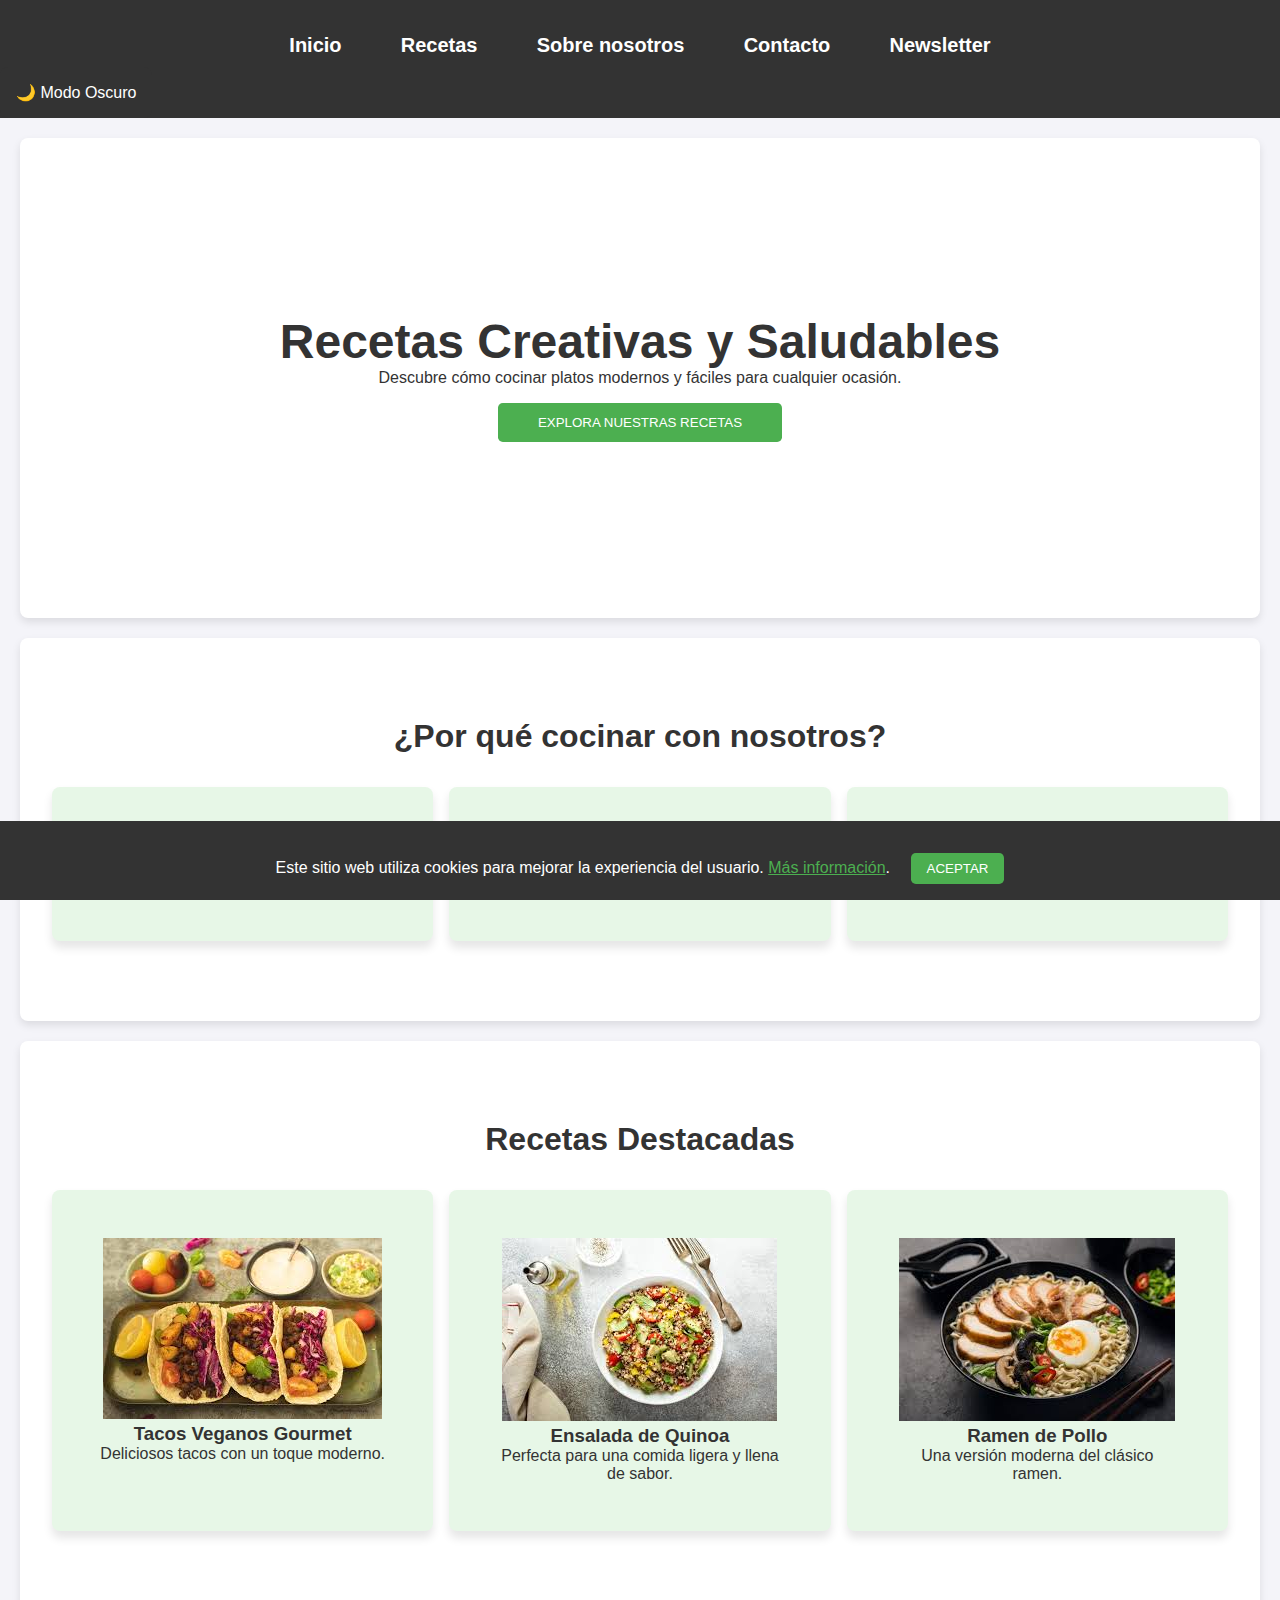
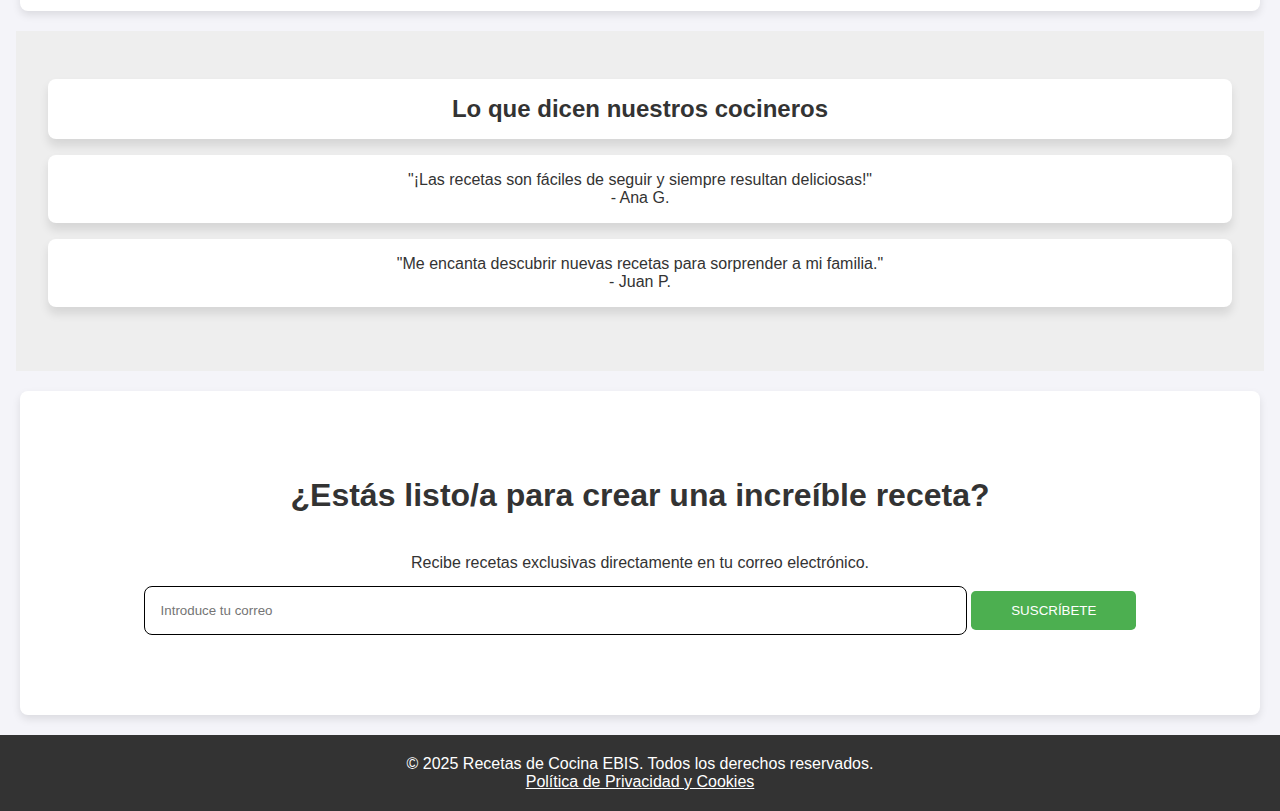
==== commit 8aaf3758: "Ultimas mejoras, responsive, textos, estilos" ====
--- a/index.html
+++ b/index.html
@@ -1,5 +1,6 @@
 <!DOCTYPE html>
 <html lang="es">
+
 <head>
     <meta charset="UTF-8">
     <meta name="viewport" content="width=device-width, initial-scale=1.0">
@@ -9,8 +10,9 @@
     <link rel="stylesheet" href="styles/modoOscuro.css">
     <link rel="stylesheet" href="styles/landingPage.css">
 </head>
+
 <body>
-    <!-- Menú superior -->
+
     <header>
         <nav>
             <ul>
@@ -39,7 +41,8 @@
 
     <!-- Banner de cookies -->
     <div id="cookie-banner" class="cookie-banner">
-        <p>Este sitio web utiliza cookies para mejorar la experiencia del usuario. <a href="privacidad.html">Más información</a>.</p>
+        <p>Este sitio web utiliza cookies para mejorar la experiencia del usuario. <a href="privacidad.html">Más
+                información</a>.</p>
         <button id="aceptar-cookies" class="button">Aceptar</button>
     </div>
 
@@ -49,82 +52,87 @@
             <h1>Recetas Creativas y Saludables</h1>
             <p>Descubre cómo cocinar platos modernos y fáciles para cualquier ocasión.</p>
             <a href="recetas.html"><button class="button">Explora nuestras recetas</button></a>
-           
+
         </div>
     </main>
-    
-        <!-- Beneficios -->
-        <section class="section beneficios">
-            <h2>¿Por qué cocinar con nosotros?</h2>
-            <div class="beneficios">
-                <div class="beneficio" class="recipe-container">
-                    <h3>Recetas Creativas</h3>
-                    <p>Platillos innovadores con un toque moderno.</p>
-                </div>
-                <div class="beneficio" class="recipe-container">
-                    <h3>Ingredientes Frescos</h3>
-                    <p>Usamos solo lo mejor de la temporada.</p>
-                </div>
-                <div class="beneficio" class="recipe-container">
-                    <h3>Instrucciones Simples</h3>
-                    <p>Fáciles de seguir para cocineros de todos los niveles.</p>
-                </div>
+
+
+    <section class="section">
+        <h2>¿Por qué cocinar con nosotros?</h2>
+        <div class="beneficios">
+            <div class="beneficio" class="recipe-container">
+                <h3>Recetas Creativas</h3>
+                <p>Platillos innovadores con un toque moderno.</p>
             </div>
-        </section>
-    
-        <!-- Recetas Destacadas -->
-        <section class="section">
-            <h2>Recetas Destacadas</h2>
-            <div class="recipes">
-                <div class="recipe">
-                    <img class="recipe-img" src="[data-uri]">
-                    <h3>Tacos Veganos Gourmet</h3>
-                    <p>Deliciosos tacos con un toque moderno.</p>
-                </div>
-                <div class="recipe">
-                    <img class="recipe-img" src="[data-uri]" alt="Ensalada de Quinoa">
-                    <h3>Ensalada de Quinoa</h3>
-                    <p>Perfecta para una comida ligera y llena de sabor.</p>
-                </div>
-                <div class="recipe">
-                    <img class="recipe-img" src="[data-uri]">
-                    <h3>Ramen de Pollo</h3>
-                    <p>Una versión moderna del clásico ramen.</p>
-                </div>
+            <div class="beneficio" class="recipe-container">
+                <h3>Ingredientes Frescos</h3>
+                <p>Usamos solo lo mejor de la temporada.</p>
             </div>
-        </section>
-    
-        <!-- Testimonios -->
-        <section class="testimonios">
-            <h2 class="testimonio">Lo que dicen nuestros cocineros</h2>
-            <div class="testimonio">
-                <p>"¡Las recetas son fáciles de seguir y siempre resultan deliciosas!"</p>
-                <p>- Ana G.</p>
+            <div class="beneficio" class="recipe-container">
+                <h3>Instrucciones Simples</h3>
+                <p>Fáciles de seguir para cocineros de todos los niveles.</p>
             </div>
-            <div class="testimonio">
-                <p>"Me encanta descubrir nuevas recetas para sorprender a mi familia."</p>
-                <p>- Juan P.</p>
+        </div>
+    </section>
+
+
+    <section class="section">
+        <h2>Recetas Destacadas</h2>
+        <div class="recipes">
+            <div class="recipe">
+                <img class="recipe-img"
+                    src="[data-uri]">
+                <h3>Tacos Veganos Gourmet</h3>
+                <p>Deliciosos tacos con un toque moderno.</p>
             </div>
-        </section>
-    
-        <!-- Suscripción al boletín -->
-        <section class="section newsletter" id="subscribe">
-            <h2>Suscríbete a nuestra newsletter</h2>
-            <p>Recibe recetas exclusivas directamente en tu correo electrónico.</p>
-            <div class="newsletter">
-                <input type="email" placeholder="Introduce tu correo" id="email" name="email" required>
-                <button class="button">Suscribirse</button>
-                
+            <div class="recipe">
+                <img class="recipe-img"
+                    src="[data-uri]"
+                    alt="Ensalada de Quinoa">
+                <h3>Ensalada de Quinoa</h3>
+                <p>Perfecta para una comida ligera y llena de sabor.</p>
             </div>
-        </section>
+            <div class="recipe">
+                <img class="recipe-img"
+                    src="[data-uri]">
+                <h3>Ramen de Pollo</h3>
+                <p>Una versión moderna del clásico ramen.</p>
+            </div>
+        </div>
+    </section>
+
+
+    <section class="testimonios">
+        <h2 class="testimonio">Lo que dicen nuestros cocineros</h2>
+        <div class="testimonio">
+            <p>"¡Las recetas son fáciles de seguir y siempre resultan deliciosas!"</p>
+            <p>- Ana G.</p>
+        </div>
+        <div class="testimonio">
+            <p>"Me encanta descubrir nuevas recetas para sorprender a mi familia."</p>
+            <p>- Juan P.</p>
+        </div>
+    </section>
+
+
+    <section class="section newsletter" id="subscribe">
+        <h2>¿Estás listo/a para crear una increíble receta?</h2>
+        <p>Recibe recetas exclusivas directamente en tu correo electrónico.</p>
+        <div class="newsletter">
+            <input type="email" placeholder="Introduce tu correo" id="email" name="email" required>
+            <button class="button">Suscríbete</button>
+
+        </div>
+    </section>
     <footer>
-        <p>&copy; 2025 Recetas de Cocina EBIS. Todos los derechos reservados.</p><a class="privacidad-cookies" href="privacidad.html">Política de Privacidad y Cookies</a>
+        <p>&copy; 2025 Recetas de Cocina EBIS. Todos los derechos reservados.</p><a class="privacidad-cookies"
+            href="privacidad.html">Política de Privacidad y Cookies</a>
     </footer>
     <script src="JS/recetasPopularesIndex.js"></script>
     <script src="JS/mostrarRecetas.js"></script>
     <script src="JS/modoOscuro.js"></script>
-   
-   
+
+
 </body>
-</html>
 
+</html>--- a/styles/general.css
+++ b/styles/general.css
@@ -66,7 +66,8 @@
     font-weight: bold;
 }
 
-.form__input, .form__textarea {
+.form__input,
+.form__textarea {
     width: 100%;
     padding: 0.75rem;
     margin-bottom: 1rem;
@@ -89,15 +90,15 @@
 }
 
 .content-asset {
-    width: 100%; 
-    max-width: 20rem; 
-    margin: 1.25rem auto; 
+    width: 100%;
+    max-width: 20rem;
+    margin: 1.25rem auto;
     padding: 1.25rem;
     background-color: #f9f9f9;
     border-radius: 0.5rem;
     box-shadow: 0 0.125rem 0.625rem rgba(0, 0, 0, 0.1);
-    text-align: center; 
-    box-sizing: border-box; 
+    text-align: center;
+    box-sizing: border-box;
 }
 
 .privacy-text {
@@ -132,28 +133,30 @@
     }
 
     .beneficios {
+        display: flex;
         flex-direction: column;
         align-items: center;
     }
 
-    .recipes {
+    .beneficio {
         flex-direction: column;
         align-items: center;
     }
 
-    .testimonios {
-        text-align: center;
-    }
-
-    .newsletter {
+    .recipe {
         flex-direction: column;
         align-items: center;
     }
+    
+    .recipes {
+        display: flex;
+        flex-direction: column;
+        align-items: center;
+    }
+}
 
-    .newsletter input {
-        width: 100%;
-        margin-bottom: 0.6rem;
-    }
+.newsletter {
+    line-height: 1.5;
 }
 
 .cookie-banner {
@@ -163,8 +166,8 @@
     background-color: #333;
     color: #fff;
     text-align: center;
+    align-items: center;
     padding: 1rem;
-    z-index: 1000;
 }
 
 .cookie-banner p {
@@ -185,6 +188,4 @@
     margin-left: 1rem;
     cursor: pointer;
     border-radius: 0.3rem;
-}
-
-
+}--- a/styles/cabeceraPie.css
+++ b/styles/cabeceraPie.css
@@ -1,4 +1,3 @@
-
 header {
     background-color: #333;
     color: white;
@@ -97,7 +96,7 @@
     padding: 1.25rem;
     background-color: #333;
     color: #fff;
-    margin-top: 1.25rem;    
+    margin-top: 1.25rem;
 }
 
 .privacidad-cookies {
@@ -110,7 +109,7 @@
         flex-direction: column;
         align-items: center;
     }
-   
+
     header nav ul li {
         margin: 0.5rem;
     }
--- a/styles/modoOscuro.css
+++ b/styles/modoOscuro.css
@@ -8,12 +8,13 @@
     transition: 0.3s;
     border-radius: 0.5rem;
 }
+
 .boton-modo-oscuro:hover {
     background: #444;
 }
 
 button.boton-modo-oscuro {
-    display: flex;  
+    display: flex;
     flex-direction: row;
 }
 
@@ -50,25 +51,16 @@
 }
 
 .dark-mode .beneficios h2 {
-    background-color: #333;
     color: #fff;
 }
 
 .dark-mode .beneficios {
-    background-color: #333;
-    color: #333;
-}
-
-.dark-mode .recipes h2 {
-    background-color: #333;
-    color: #fff;
-}
-.dark-mode .recipe-item h3 {
+    background-color: #444;
     color: #333;
 }
 
 .dark-mode .recipes {
-    background-color: #333;
+    background-color: #444;
     color: #333;
 }
 
@@ -120,4 +112,8 @@
 
 .dark-mode .privacy-text {
     color: #fff;
+}
+
+.dark-mode .detalle-receta h2 {
+    color: #fff
 }--- a/styles/landingPage.css
+++ b/styles/landingPage.css
@@ -29,17 +29,15 @@
     display: flex;
     justify-content: center;
     gap: 1rem;
-    flex-wrap: wrap;
-    margin-top: 3;
 }
 
 .beneficio,
 .recipe {
     background-color: #e7f7e7;
-    padding: 2rem;
+    padding: 3rem;
     border-radius: 0.5rem;
     box-shadow: 0 0.4rem 0.6rem rgba(0, 0, 0, 0.1);
-    width: 30rem;
+    width: 100%;
     text-align: center;
 }
 .recipe-img {
